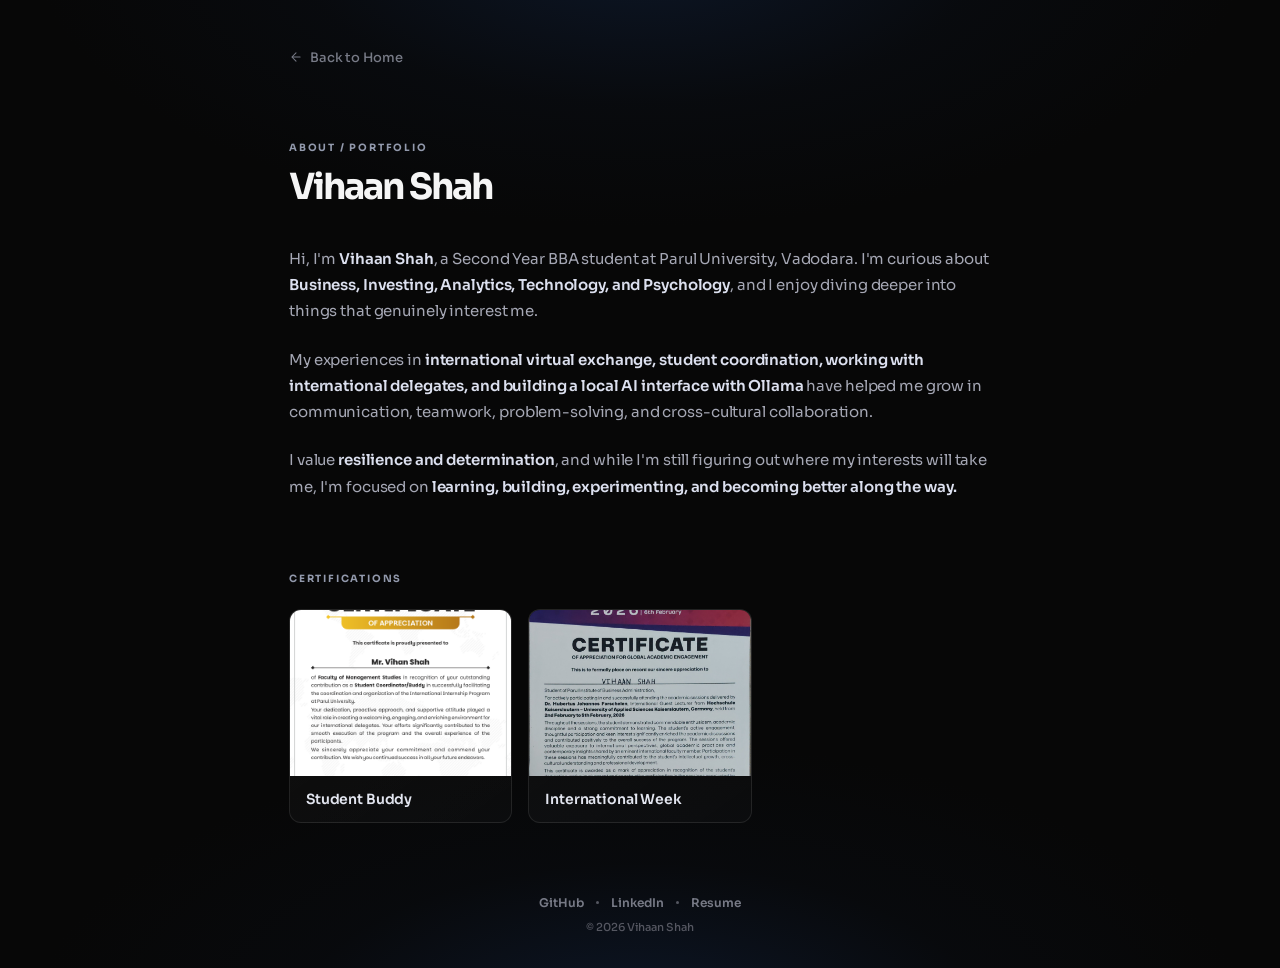
==== portfolio/index.html @ 8a6641d0 "loading screen" ====
<!doctype html>
<html lang="en">

<head>
  <meta charset="UTF-8" />
  <meta name="viewport" content="width=device-width, initial-scale=1.0" />
  <meta name="theme-color" content="#09090b" />
  <meta name="description"
    content="Vihaan Shah — BBA Leadership student exploring business analytics, investing, technology and psychology." />
  <title>Vihaan Shah — Portfolio</title>
  <link rel="stylesheet" href="portfolio.css" />
  <style>
    /* ── Loading Screen ── */
    .loader-screen {
      position: fixed; inset: 0; z-index: 9999;
      display: flex; flex-direction: column; align-items: center; justify-content: center;
      background: #070707;
      transition: opacity .5s ease, visibility .5s ease;
    }
    .loader-screen.is-hidden { opacity: 0; visibility: hidden; pointer-events: none; }
    .loader-spinner {
      width: 36px; height: 36px;
      border: 2.5px solid rgba(255,255,255,.08);
      border-top-color: #b9c6ff;
      border-radius: 50%;
      animation: loader-spin .7s linear infinite;
    }
    .loader-text {
      margin-top: 18px;
      color: #777a86;
      font-family: Sora, ui-sans-serif, system-ui, sans-serif;
      font-size: 12px;
      font-weight: 600;
      letter-spacing: .14em;
      text-transform: uppercase;
      animation: loader-pulse 1.6s ease-in-out infinite;
    }
    @keyframes loader-spin { to { transform: rotate(360deg); } }
    @keyframes loader-pulse { 0%,100% { opacity: .4; } 50% { opacity: 1; } }

    /* ── Resume Loading Overlay ── */
    .resume-loader {
      position: fixed; inset: 0; z-index: 9998;
      display: flex; flex-direction: column; align-items: center; justify-content: center;
      background: rgba(7,7,7,.92);
      backdrop-filter: blur(8px); -webkit-backdrop-filter: blur(8px);
      opacity: 0; visibility: hidden; pointer-events: none;
      transition: opacity .35s ease, visibility .35s ease;
    }
    .resume-loader.is-active { opacity: 1; visibility: visible; pointer-events: auto; }
    .resume-loader .loader-spinner { border-top-color: #e2e5ef; }
    .resume-loader .loader-text { color: #a5a7b0; }
  </style>
</head>

<body>
  <!-- Page Loading Screen -->
  <div class="loader-screen" id="loader-screen" aria-live="polite">
    <div class="loader-spinner"></div>
    <p class="loader-text">Loading</p>
  </div>

  <!-- Resume Loading Overlay -->
  <div class="resume-loader" id="resume-loader" aria-live="polite">
    <div class="loader-spinner"></div>
    <p class="loader-text">Resume Loading</p>
  </div>

  <div class="page-shell">

    <!-- Back navigation -->
    <nav class="back-nav" id="back-nav" aria-label="Back navigation">
      <a href="/" class="back-link" id="back-link">
        <svg viewBox="0 0 24 24" width="14" height="14" aria-hidden="true">
          <path d="M19 12H5M12 19l-7-7 7-7" fill="none" stroke="currentColor" stroke-linecap="round"
            stroke-linejoin="round" stroke-width="1.8"></path>
        </svg>
        <span>Back to Home</span>
      </a>
    </nav>

    <!-- Main content -->
    <main class="portfolio" aria-labelledby="portfolio-title">

      <!-- Introduction -->
      <header class="portfolio-header">
        <p class="eyebrow">ABOUT / PORTFOLIO</p>
        <h1 id="portfolio-title" class="portfolio-name">Vihaan Shah</h1>
      </header>

      <!-- Professional description -->
      <article class="portfolio-description" id="portfolio-description">
        <p>
          Hi, I'm <strong>Vihaan Shah</strong>, a Second Year BBA student at Parul University, Vadodara.
          I'm curious about <strong>Business, Investing, Analytics, Technology, and Psychology</strong>,
          and I enjoy diving deeper into things that genuinely interest me.
        </p>
        <p>
          My experiences in <strong>international virtual exchange, student coordination, working with
          international delegates, and building a local AI interface with Ollama</strong> have helped me
          grow in communication, teamwork, problem-solving, and cross-cultural collaboration.
        </p>
        <p>
          I value <strong>resilience and determination</strong>, and while I'm still figuring out where
          my interests will take me, I'm focused on <strong>learning, building, experimenting, and
          becoming better along the way.</strong>
        </p>
      </article>

      <!-- Certifications -->
      <section class="certifications-section" id="certifications-section" aria-labelledby="certifications-title">
        <h2 class="section-label" id="certifications-title">CERTIFICATIONS</h2>
        <div class="certifications-grid" id="certifications-grid">
          <!-- Certification cards are rendered by portfolio.js -->
        </div>
        <p class="certifications-empty" id="certifications-empty">
          Certifications will appear here as they are added.
        </p>
      </section>

      <!-- Footer -->
      <footer class="portfolio-footer" id="portfolio-footer">
        <div class="footer-links">
          <a href="https://github.com/shahvihaan21" target="_blank" rel="noopener noreferrer">GitHub</a>
          <span class="footer-dot" aria-hidden="true"></span>
          <a href="https://www.linkedin.com/in/vk-shah-6947863a5" target="_blank" rel="noopener noreferrer">LinkedIn</a>
          <span class="footer-dot" aria-hidden="true"></span>
          <a href="../Vihaan%20Shah%20Resume.pdf" target="_blank" rel="noopener noreferrer">Resume</a>
        </div>
        <p class="footer-copy">&copy; 2026 Vihaan Shah</p>
      </footer>

    </main>
  </div>

  <!-- Lightbox overlay -->
  <div class="lightbox" id="lightbox" aria-hidden="true" role="dialog" aria-label="Certification preview">
    <button class="lightbox-close" id="lightbox-close" aria-label="Close preview">&times;</button>
    <img class="lightbox-image" id="lightbox-image" src="" alt="" />
  </div>

  <script src="portfolio.js"></script>
  <script>
    // ── Page loader dismiss ──
    window.addEventListener('load', function() {
      var loader = document.getElementById('loader-screen');
      if (loader) {
        setTimeout(function() { loader.classList.add('is-hidden'); }, 300);
        setTimeout(function() { loader.remove(); }, 900);
      }
    });

    // ── Resume loading overlay ──
    (function() {
      var resumeOverlay = document.getElementById('resume-loader');
      if (!resumeOverlay) return;
      document.querySelectorAll('a[href*="Resume.pdf"]').forEach(function(link) {
        link.addEventListener('click', function() {
          resumeOverlay.classList.add('is-active');
          setTimeout(function() { resumeOverlay.classList.remove('is-active'); }, 2200);
        });
      });
    })();
  </script>
</body>

</html>
---- portfolio/portfolio.css ----
/* ─────────────────────────────────────────────────────
   Portfolio Page Styles
   Visual identity inherited from the home page:
   - #070707 base, subtle navy atmospheric lighting
   - Inter font, same spacing/animation philosophy
   ───────────────────────────────────────────────────── */

@font-face {
  font-family: 'Sora';
  src: url('../Assets/fonts/sora-400.woff2') format('woff2');
  font-weight: 400;
  font-style: normal;
  font-display: swap;
}
@font-face {
  font-family: 'Sora';
  src: url('../Assets/fonts/sora-500.woff2') format('woff2');
  font-weight: 500;
  font-style: normal;
  font-display: swap;
}
@font-face {
  font-family: 'Sora';
  src: url('../Assets/fonts/sora-600.woff2') format('woff2');
  font-weight: 600;
  font-style: normal;
  font-display: swap;
}
@font-face {
  font-family: 'Sora';
  src: url('../Assets/fonts/sora-700.woff2') format('woff2');
  font-weight: 700;
  font-style: normal;
  font-display: swap;
}

/* ── Foundation ── */
:root {
  font-family: Sora, ui-sans-serif, system-ui, sans-serif;
  color: #f5f5f5;
  background: #070707;
  font-synthesis: none;
}

* {
  box-sizing: border-box;
  margin: 0;
  padding: 0;
}

body {
  min-width: 320px;
  min-height: 100vh;
}

a {
  color: inherit;
  text-decoration: none;
  font: inherit;
}

button {
  font: inherit;
}

img {
  display: block;
  max-width: 100%;
}

/* ── Page Shell ── */
.page-shell {
  min-height: 100vh;
  display: flex;
  flex-direction: column;
  align-items: center;
  position: relative;
  overflow: hidden;
  background:
    radial-gradient(ellipse 68% 42% at 50% -6%, #0d1728 0%, rgba(10, 15, 24, 0.40) 40%, transparent 70%),
    radial-gradient(ellipse 68% 42% at 50% 106%, #0d1728 0%, rgba(10, 15, 24, 0.32) 40%, transparent 70%) #070707;
}

/* ── Back Navigation ── */
.back-nav {
  width: 100%;
  max-width: 750px;
  padding: 40px 24px 0;
  animation: pf-fade 0.4s 0.08s ease-out both;
}

.back-link {
  display: inline-flex;
  align-items: center;
  gap: 7px;
  color: #777a86;
  font-size: 13px;
  font-weight: 500;
  letter-spacing: -0.01em;
  transition: color 0.2s ease;
}

.back-link:hover {
  color: #c8cad2;
}

.back-link svg {
  flex-shrink: 0;
  transition: transform 0.2s ease;
}

.back-link:hover svg {
  transform: translateX(-2px);
}

/* ── Main Content ── */
.portfolio {
  width: 100%;
  max-width: 750px;
  padding: 0 24px;
  flex: 1;
  display: flex;
  flex-direction: column;
}

/* ── Header ── */
.portfolio-header {
  margin-top: 64px;
  animation: pf-fade 0.4s 0.15s ease-out both;
}

.eyebrow {
  color: #9299ac;
  font-size: 10px;
  font-weight: 700;
  letter-spacing: 0.18em;
  margin-bottom: 14px;
}

.portfolio-name {
  font-size: clamp(28px, 5vw, 36px);
  font-weight: 700;
  letter-spacing: -0.055em;
  line-height: 1.05;
  color: #f5f5f5;
}

/* ── Professional Description ── */
.portfolio-description {
  margin-top: 40px;
  max-width: 700px;
  animation: pf-fade 0.45s 0.25s ease-out both;
}

.portfolio-description p {
  color: #a5a7b4;
  font-size: 15px;
  font-weight: 400;
  line-height: 1.75;
  letter-spacing: -0.008em;
}

.portfolio-description p+p {
  margin-top: 22px;
}

.portfolio-description strong {
  color: #dce0ef;
  font-weight: 600;
}

.resume-action {
  margin-top: 36px;
  display: flex;
  justify-content: flex-start;
}

.resume-btn {
  display: inline-flex;
  align-items: center;
  justify-content: center;
  padding: 14px 32px;
  background: linear-gradient(135deg, #e2e5ef, #f5f5f5);
  color: #070707;
  font-size: 13px;
  font-weight: 700;
  letter-spacing: 0.1em;
  border-radius: 9999px;
  box-shadow: 0 8px 24px rgba(226, 229, 239, 0.15);
  transition: transform 0.3s ease, box-shadow 0.3s ease;
}

.resume-btn:hover {
  transform: translateY(-3px);
  box-shadow: 0 12px 32px rgba(226, 229, 239, 0.25);
}

.resume-btn:active {
  transform: translateY(0);
}

/* ── Certifications Section ── */
.certifications-section {
  margin-top: 72px;
  animation: pf-fade 0.45s 0.35s ease-out both;
}

.section-label {
  color: #9299ac;
  font-size: 10px;
  font-weight: 700;
  letter-spacing: 0.18em;
  margin-bottom: 24px;
}

.certifications-grid {
  display: grid;
  grid-template-columns: repeat(auto-fill, minmax(220px, 1fr));
  gap: 16px;
}

/* Empty state */
.certifications-empty {
  color: #555761;
  font-size: 13px;
  font-weight: 400;
  line-height: 1.6;
  padding: 28px 0;
  text-align: center;
  border: 1px dashed rgba(255, 255, 255, 0.06);
  border-radius: 12px;
}

/* Hide empty state when grid has cards */
.certifications-grid:not(:empty)+.certifications-empty {
  display: none;
}

/* Certification Card */
.cert-card {
  border: 1px solid rgba(255, 255, 255, 0.09);
  border-radius: 12px;
  background: linear-gradient(145deg, rgba(255, 255, 255, 0.04), rgba(255, 255, 255, 0.018));
  overflow: hidden;
  cursor: pointer;
  transition: transform 0.22s ease, border-color 0.22s ease, box-shadow 0.22s ease;
  animation: pf-rise 0.4s ease-out both;
}

.cert-card:hover {
  transform: translateY(-2px);
  border-color: rgba(220, 226, 255, 0.18);
  box-shadow: 0 12px 28px rgba(0, 0, 0, 0.22), 0 0 20px rgba(147, 163, 219, 0.04);
}

.cert-card:active {
  transform: scale(0.985);
}

.cert-image-wrap {
  width: 100%;
  aspect-ratio: 4 / 3;
  overflow: hidden;
  background: rgba(255, 255, 255, 0.02);
}

.cert-image-wrap img {
  width: 100%;
  height: 100%;
  object-fit: cover;
}

.cert-info {
  padding: 14px 16px;
}

.cert-title {
  font-size: 14px;
  font-weight: 600;
  color: #e2e5ef;
  letter-spacing: -0.01em;
  line-height: 1.3;
}

.cert-issuer {
  color: #888b96;
  font-size: 12px;
  font-weight: 400;
  margin-top: 4px;
  line-height: 1.35;
}

.cert-year {
  color: #666870;
  font-size: 11px;
  font-weight: 500;
  margin-top: 6px;
  letter-spacing: 0.02em;
}

/* ── Lightbox ── */
.lightbox {
  position: fixed;
  inset: 0;
  z-index: 1000;
  display: flex;
  align-items: center;
  justify-content: center;
  background: rgba(4, 4, 6, 0.88);
  backdrop-filter: blur(12px);
  -webkit-backdrop-filter: blur(12px);
  opacity: 0;
  pointer-events: none;
  transition: opacity 0.25s ease;
}

.lightbox.is-active {
  opacity: 1;
  pointer-events: auto;
}

.lightbox-close {
  position: absolute;
  top: 20px;
  right: 24px;
  width: 40px;
  height: 40px;
  display: grid;
  place-items: center;
  border: 1px solid rgba(255, 255, 255, 0.12);
  border-radius: 10px;
  background: rgba(255, 255, 255, 0.05);
  color: #c8cad2;
  font-size: 22px;
  cursor: pointer;
  transition: color 0.2s ease, background 0.2s ease;
}

.lightbox-close:hover {
  color: #fff;
  background: rgba(255, 255, 255, 0.1);
}

.lightbox-image {
  max-width: 88vw;
  max-height: 82vh;
  border-radius: 8px;
  box-shadow: 0 20px 60px rgba(0, 0, 0, 0.5);
  transform: scale(0.95);
  transition: transform 0.25s ease;
}

.lightbox.is-active .lightbox-image {
  transform: scale(1);
}

/* ── Footer ── */
.portfolio-footer {
  margin-top: auto;
  padding: 72px 0 34px;
  text-align: center;
  animation: pf-fade 0.4s 0.45s ease-out both;
}

.footer-links {
  display: flex;
  justify-content: center;
  align-items: center;
  gap: 12px;
}

.footer-links a {
  color: #777a86;
  font-size: 12px;
  font-weight: 600;
  transition: color 0.2s ease;
}

.footer-links a:hover {
  color: #c8cad2;
}

.footer-dot {
  width: 3px;
  height: 3px;
  border-radius: 50%;
  background: #555761;
}

.footer-copy {
  color: #555761;
  font-size: 11px;
  font-weight: 500;
  margin-top: 10px;
}

/* ── Focus Visible ── */
a:focus-visible,
button:focus-visible {
  outline: 2px solid #b9c6ff;
  outline-offset: 3px;
}

/* ── Animations ── */
@keyframes pf-fade {
  from {
    opacity: 0;
    transform: translateY(6px);
  }

  to {
    opacity: 1;
    transform: none;
  }
}

@keyframes pf-rise {
  from {
    opacity: 0;
    transform: translateY(12px);
  }

  to {
    opacity: 1;
    transform: none;
  }
}

/* ── Responsive ── */
@media (max-width: 480px) {
  .back-nav {
    padding: 32px 20px 0;
  }

  .portfolio {
    padding: 0 20px;
  }

  .portfolio-header {
    margin-top: 48px;
  }

  .portfolio-description {
    margin-top: 32px;
  }

  .portfolio-description p {
    font-size: 14px;
    line-height: 1.72;
  }

  .certifications-grid {
    grid-template-columns: 1fr;
  }

  .certifications-section {
    margin-top: 56px;
  }

  .portfolio-footer {
    padding: 56px 0 28px;
  }
}

@media (min-width: 481px) and (max-width: 768px) {
  .certifications-grid {
    grid-template-columns: repeat(2, 1fr);
  }
}

@media (min-width: 769px) {
  .back-nav {
    padding-top: 48px;
  }

  .portfolio-header {
    margin-top: 72px;
  }

  .certifications-grid {
    grid-template-columns: repeat(3, 1fr);
  }
}

@media (prefers-reduced-motion: reduce) {

  *,
  *::before,
  *::after {
    animation-duration: 0.01ms !important;
    animation-iteration-count: 1 !important;
    transition-duration: 0.01ms !important;
    scroll-behavior: auto !important;
  }
}
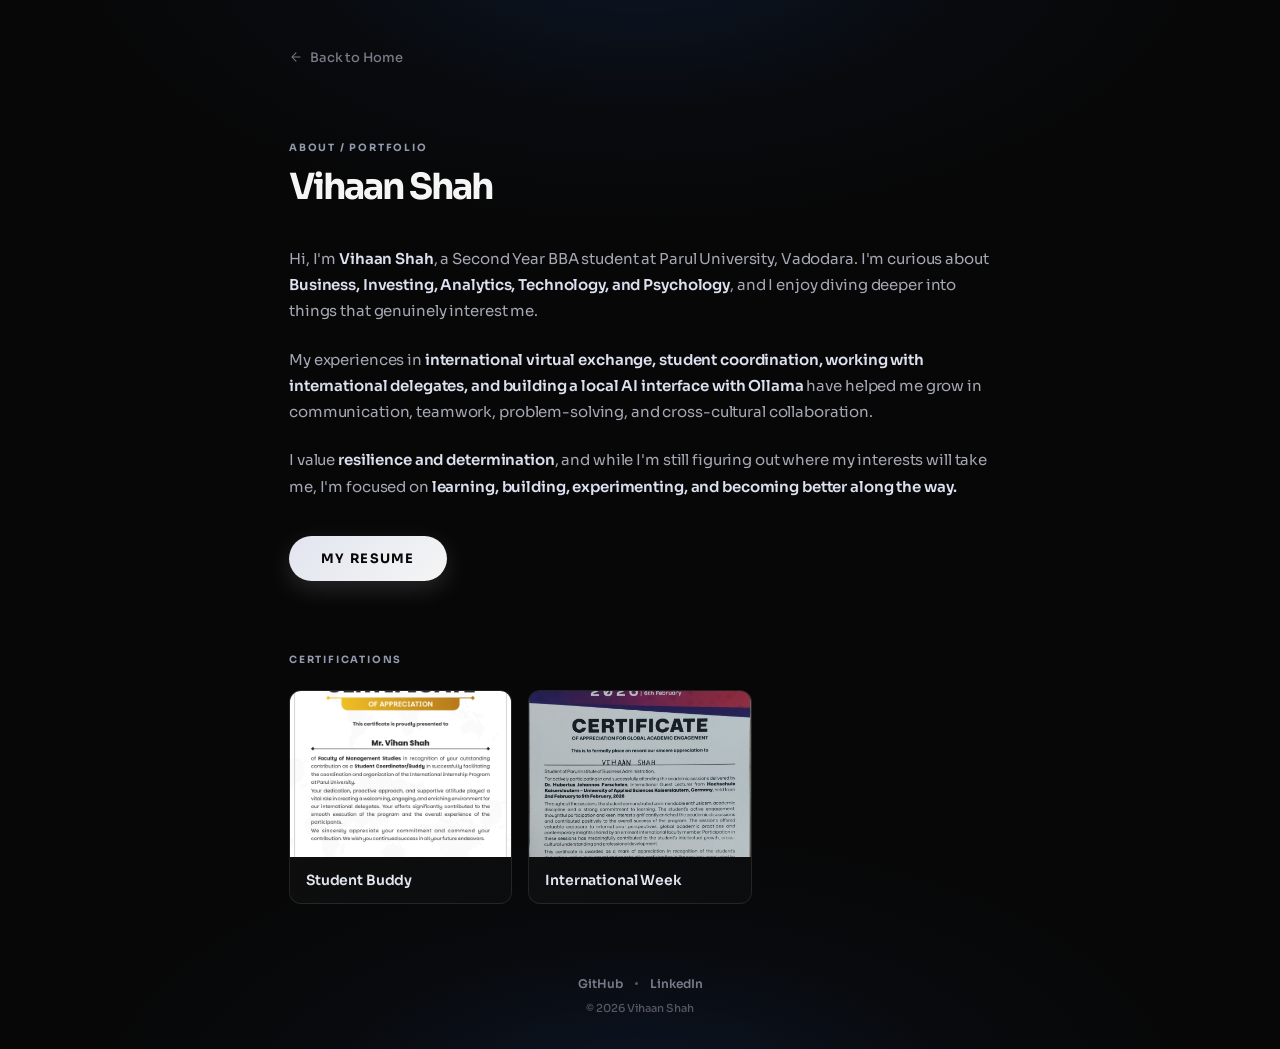
==== commit 9e6c9c35: "Revert to commit d038ccd (when resume was first added)" ====
--- a/portfolio/index.html
+++ b/portfolio/index.html
@@ -9,63 +9,9 @@
     content="Vihaan Shah — BBA Leadership student exploring business analytics, investing, technology and psychology." />
   <title>Vihaan Shah — Portfolio</title>
   <link rel="stylesheet" href="portfolio.css" />
-  <style>
-    /* ── Loading Screen ── */
-    .loader-screen {
-      position: fixed; inset: 0; z-index: 9999;
-      display: flex; flex-direction: column; align-items: center; justify-content: center;
-      background: #070707;
-      transition: opacity .5s ease, visibility .5s ease;
-    }
-    .loader-screen.is-hidden { opacity: 0; visibility: hidden; pointer-events: none; }
-    .loader-spinner {
-      width: 36px; height: 36px;
-      border: 2.5px solid rgba(255,255,255,.08);
-      border-top-color: #b9c6ff;
-      border-radius: 50%;
-      animation: loader-spin .7s linear infinite;
-    }
-    .loader-text {
-      margin-top: 18px;
-      color: #777a86;
-      font-family: Sora, ui-sans-serif, system-ui, sans-serif;
-      font-size: 12px;
-      font-weight: 600;
-      letter-spacing: .14em;
-      text-transform: uppercase;
-      animation: loader-pulse 1.6s ease-in-out infinite;
-    }
-    @keyframes loader-spin { to { transform: rotate(360deg); } }
-    @keyframes loader-pulse { 0%,100% { opacity: .4; } 50% { opacity: 1; } }
-
-    /* ── Resume Loading Overlay ── */
-    .resume-loader {
-      position: fixed; inset: 0; z-index: 9998;
-      display: flex; flex-direction: column; align-items: center; justify-content: center;
-      background: rgba(7,7,7,.92);
-      backdrop-filter: blur(8px); -webkit-backdrop-filter: blur(8px);
-      opacity: 0; visibility: hidden; pointer-events: none;
-      transition: opacity .35s ease, visibility .35s ease;
-    }
-    .resume-loader.is-active { opacity: 1; visibility: visible; pointer-events: auto; }
-    .resume-loader .loader-spinner { border-top-color: #e2e5ef; }
-    .resume-loader .loader-text { color: #a5a7b0; }
-  </style>
 </head>
 
 <body>
-  <!-- Page Loading Screen -->
-  <div class="loader-screen" id="loader-screen" aria-live="polite">
-    <div class="loader-spinner"></div>
-    <p class="loader-text">Loading</p>
-  </div>
-
-  <!-- Resume Loading Overlay -->
-  <div class="resume-loader" id="resume-loader" aria-live="polite">
-    <div class="loader-spinner"></div>
-    <p class="loader-text">Resume Loading</p>
-  </div>
-
   <div class="page-shell">
 
     <!-- Back navigation -->
@@ -105,6 +51,11 @@
           my interests will take me, I'm focused on <strong>learning, building, experimenting, and
           becoming better along the way.</strong>
         </p>
+        <div class="resume-action">
+          <a href="../Vihaan%20Shah%20Resume.pdf" target="_blank" rel="noopener noreferrer" class="resume-btn">
+            MY RESUME
+          </a>
+        </div>
       </article>
 
       <!-- Certifications -->
@@ -124,8 +75,6 @@
           <a href="https://github.com/shahvihaan21" target="_blank" rel="noopener noreferrer">GitHub</a>
           <span class="footer-dot" aria-hidden="true"></span>
           <a href="https://www.linkedin.com/in/vk-shah-6947863a5" target="_blank" rel="noopener noreferrer">LinkedIn</a>
-          <span class="footer-dot" aria-hidden="true"></span>
-          <a href="../Vihaan%20Shah%20Resume.pdf" target="_blank" rel="noopener noreferrer">Resume</a>
         </div>
         <p class="footer-copy">&copy; 2026 Vihaan Shah</p>
       </footer>
@@ -140,28 +89,6 @@
   </div>
 
   <script src="portfolio.js"></script>
-  <script>
-    // ── Page loader dismiss ──
-    window.addEventListener('load', function() {
-      var loader = document.getElementById('loader-screen');
-      if (loader) {
-        setTimeout(function() { loader.classList.add('is-hidden'); }, 300);
-        setTimeout(function() { loader.remove(); }, 900);
-      }
-    });
-
-    // ── Resume loading overlay ──
-    (function() {
-      var resumeOverlay = document.getElementById('resume-loader');
-      if (!resumeOverlay) return;
-      document.querySelectorAll('a[href*="Resume.pdf"]').forEach(function(link) {
-        link.addEventListener('click', function() {
-          resumeOverlay.classList.add('is-active');
-          setTimeout(function() { resumeOverlay.classList.remove('is-active'); }, 2200);
-        });
-      });
-    })();
-  </script>
 </body>
 
 </html>
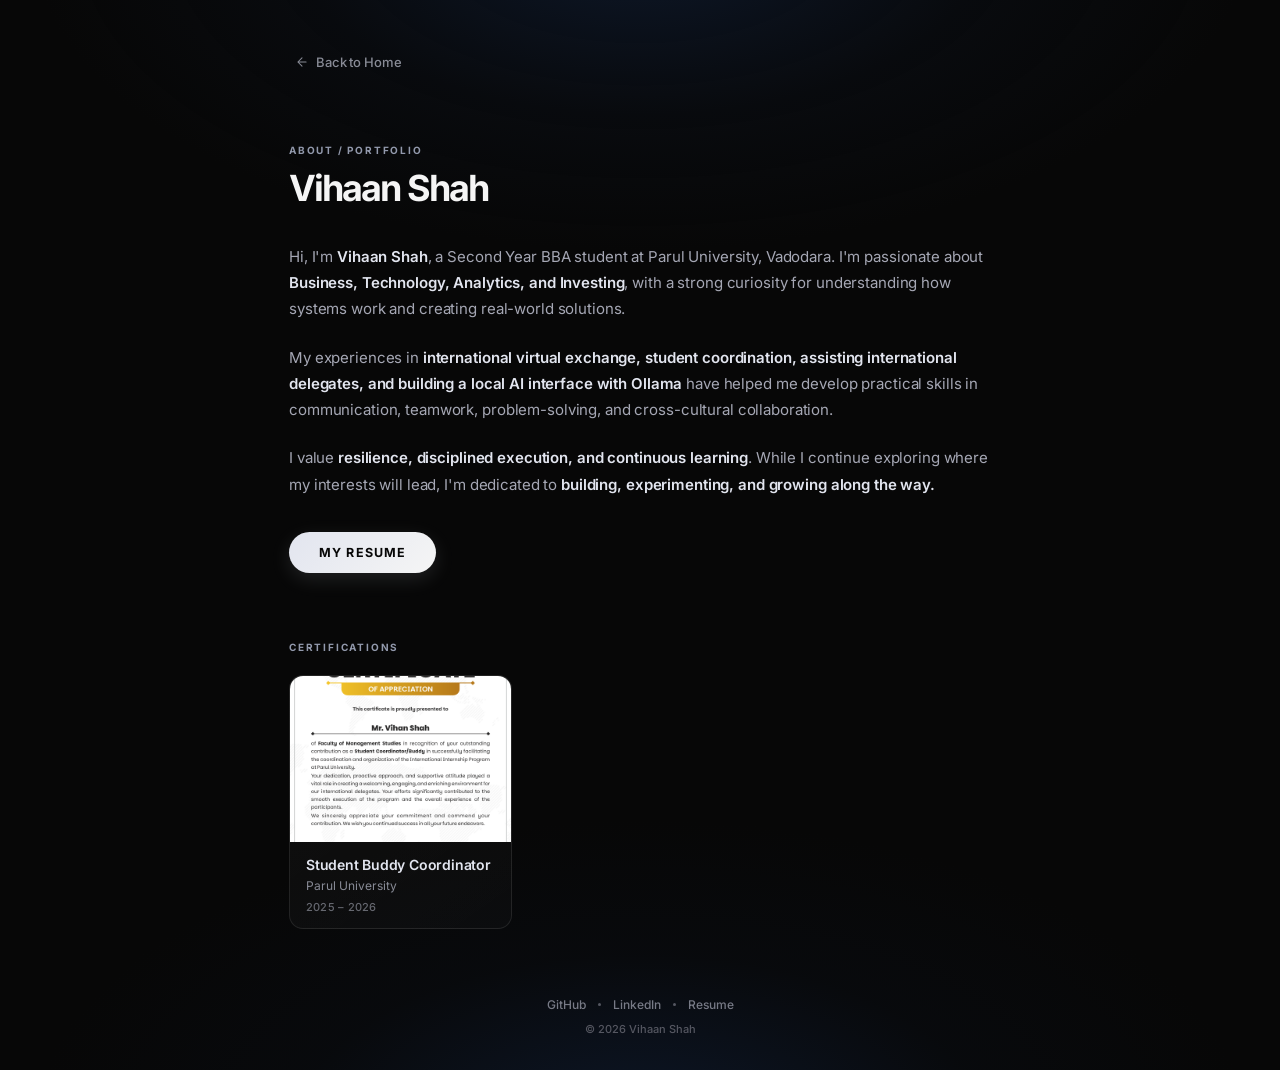
==== commit 19926469: "feat: professional polish, code audit, and animation refinements" ====
--- a/portfolio/index.html
+++ b/portfolio/index.html
@@ -4,10 +4,35 @@
 <head>
   <meta charset="UTF-8" />
   <meta name="viewport" content="width=device-width, initial-scale=1.0" />
-  <meta name="theme-color" content="#09090b" />
-  <meta name="description"
-    content="Vihaan Shah — BBA Leadership student exploring business analytics, investing, technology and psychology." />
+  <meta name="theme-color" content="#070809" />
+  <meta
+    name="description"
+    content="Vihaan Shah — BBA student exploring business, technology, analytics, and investing through hands-on learning and practical projects."
+  />
   <title>Vihaan Shah — Portfolio</title>
+  <link rel="canonical" href="https://linktree-replica.shahvihaan39.workers.dev/portfolio/" />
+
+  <!-- Open Graph / Facebook -->
+  <meta property="og:type" content="profile" />
+  <meta property="og:url" content="https://linktree-replica.shahvihaan39.workers.dev/portfolio/" />
+  <meta property="og:title" content="Vihaan Shah — Portfolio" />
+  <meta
+    property="og:description"
+    content="Vihaan Shah — BBA student exploring business, technology, analytics, and investing through hands-on learning and practical projects."
+  />
+  <meta property="og:image" content="https://linktree-replica.shahvihaan39.workers.dev/Assets/Vihaan.png" />
+
+  <!-- Twitter -->
+  <meta name="twitter:card" content="summary" />
+  <meta name="twitter:url" content="https://linktree-replica.shahvihaan39.workers.dev/portfolio/" />
+  <meta name="twitter:title" content="Vihaan Shah — Portfolio" />
+  <meta
+    name="twitter:description"
+    content="Vihaan Shah — BBA student exploring business, technology, analytics, and investing through hands-on learning and practical projects."
+  />
+  <meta name="twitter:image" content="https://linktree-replica.shahvihaan39.workers.dev/Assets/Vihaan.png" />
+
+  <link rel="icon" type="image/png" href="../Assets/Vihaan.png" />
   <link rel="stylesheet" href="portfolio.css" />
 </head>
 
@@ -16,7 +41,7 @@
 
     <!-- Back navigation -->
     <nav class="back-nav" id="back-nav" aria-label="Back navigation">
-      <a href="/" class="back-link" id="back-link">
+      <a href="../" class="back-link" id="back-link">
         <svg viewBox="0 0 24 24" width="14" height="14" aria-hidden="true">
           <path d="M19 12H5M12 19l-7-7 7-7" fill="none" stroke="currentColor" stroke-linecap="round"
             stroke-linejoin="round" stroke-width="1.8"></path>
@@ -28,7 +53,7 @@
     <!-- Main content -->
     <main class="portfolio" aria-labelledby="portfolio-title">
 
-      <!-- Introduction -->
+      <!-- Introduction Header -->
       <header class="portfolio-header">
         <p class="eyebrow">ABOUT / PORTFOLIO</p>
         <h1 id="portfolio-title" class="portfolio-name">Vihaan Shah</h1>
@@ -38,18 +63,17 @@
       <article class="portfolio-description" id="portfolio-description">
         <p>
           Hi, I'm <strong>Vihaan Shah</strong>, a Second Year BBA student at Parul University, Vadodara.
-          I'm curious about <strong>Business, Investing, Analytics, Technology, and Psychology</strong>,
-          and I enjoy diving deeper into things that genuinely interest me.
+          I'm passionate about <strong>Business, Technology, Analytics, and Investing</strong>,
+          with a strong curiosity for understanding how systems work and creating real-world solutions.
         </p>
         <p>
-          My experiences in <strong>international virtual exchange, student coordination, working with
+          My experiences in <strong>international virtual exchange, student coordination, assisting
           international delegates, and building a local AI interface with Ollama</strong> have helped me
-          grow in communication, teamwork, problem-solving, and cross-cultural collaboration.
+          develop practical skills in communication, teamwork, problem-solving, and cross-cultural collaboration.
         </p>
         <p>
-          I value <strong>resilience and determination</strong>, and while I'm still figuring out where
-          my interests will take me, I'm focused on <strong>learning, building, experimenting, and
-          becoming better along the way.</strong>
+          I value <strong>resilience, disciplined execution, and continuous learning</strong>. While I continue exploring
+          where my interests will lead, I'm dedicated to <strong>building, experimenting, and growing along the way.</strong>
         </p>
         <div class="resume-action">
           <a href="../Vihaan%20Shah%20Resume.pdf" target="_blank" rel="noopener noreferrer" class="resume-btn">
@@ -62,7 +86,7 @@
       <section class="certifications-section" id="certifications-section" aria-labelledby="certifications-title">
         <h2 class="section-label" id="certifications-title">CERTIFICATIONS</h2>
         <div class="certifications-grid" id="certifications-grid">
-          <!-- Certification cards are rendered by portfolio.js -->
+          <!-- Certification cards are rendered dynamically by portfolio.js -->
         </div>
         <p class="certifications-empty" id="certifications-empty">
           Certifications will appear here as they are added.
@@ -75,6 +99,8 @@
           <a href="https://github.com/shahvihaan21" target="_blank" rel="noopener noreferrer">GitHub</a>
           <span class="footer-dot" aria-hidden="true"></span>
           <a href="https://www.linkedin.com/in/vk-shah-6947863a5" target="_blank" rel="noopener noreferrer">LinkedIn</a>
+          <span class="footer-dot" aria-hidden="true"></span>
+          <a href="../Vihaan%20Shah%20Resume.pdf" target="_blank" rel="noopener noreferrer">Resume</a>
         </div>
         <p class="footer-copy">&copy; 2026 Vihaan Shah</p>
       </footer>
@@ -83,12 +109,12 @@
   </div>
 
   <!-- Lightbox overlay -->
-  <div class="lightbox" id="lightbox" aria-hidden="true" role="dialog" aria-label="Certification preview">
-    <button class="lightbox-close" id="lightbox-close" aria-label="Close preview">&times;</button>
+  <div class="lightbox" id="lightbox" aria-hidden="true" role="dialog" aria-modal="true" aria-label="Certification preview">
+    <button class="lightbox-close" id="lightbox-close" type="button" aria-label="Close preview">&times;</button>
     <img class="lightbox-image" id="lightbox-image" src="" alt="" />
   </div>
 
   <script src="portfolio.js"></script>
 </body>
 
-</html>+</html>
--- a/portfolio/portfolio.css
+++ b/portfolio/portfolio.css
@@ -6,6 +6,35 @@
    ───────────────────────────────────────────────────── */
 
 @font-face {
+  font-family: 'Inter';
+  src: url('../Assets/fonts/inter-400.woff2') format('woff2');
+  font-weight: 400;
+  font-style: normal;
+  font-display: swap;
+}
+@font-face {
+  font-family: 'Inter';
+  src: url('../Assets/fonts/inter-500.woff2') format('woff2');
+  font-weight: 500;
+  font-style: normal;
+  font-display: swap;
+}
+@font-face {
+  font-family: 'Inter';
+  src: url('../Assets/fonts/inter-600.woff2') format('woff2');
+  font-weight: 600;
+  font-style: normal;
+  font-display: swap;
+}
+@font-face {
+  font-family: 'Inter';
+  src: url('../Assets/fonts/inter-700.woff2') format('woff2');
+  font-weight: 700;
+  font-style: normal;
+  font-display: swap;
+}
+
+@font-face {
   font-family: 'Sora';
   src: url('../Assets/fonts/sora-400.woff2') format('woff2');
   font-weight: 400;
@@ -36,10 +65,12 @@
 
 /* ── Foundation ── */
 :root {
-  font-family: Sora, ui-sans-serif, system-ui, sans-serif;
+  font-family: Inter, Sora, ui-sans-serif, system-ui, -apple-system, BlinkMacSystemFont, 'Segoe UI', Roboto, sans-serif;
   color: #f5f5f5;
   background: #070707;
   font-synthesis: none;
+  -webkit-font-smoothing: antialiased;
+  -moz-osx-font-smoothing: grayscale;
 }
 
 * {
@@ -51,6 +82,8 @@
 body {
   min-width: 320px;
   min-height: 100vh;
+  background-color: #070707;
+  color: #f5f5f5;
 }
 
 a {
@@ -86,31 +119,34 @@
   width: 100%;
   max-width: 750px;
   padding: 40px 24px 0;
-  animation: pf-fade 0.4s 0.08s ease-out both;
+  animation: pf-fade 0.35s 0.08s ease-out both;
 }
 
 .back-link {
   display: inline-flex;
   align-items: center;
   gap: 7px;
-  color: #777a86;
+  color: #888b96;
   font-size: 13px;
   font-weight: 500;
   letter-spacing: -0.01em;
-  transition: color 0.2s ease;
+  padding: 6px 10px 6px 6px;
+  border-radius: 8px;
+  transition: color 0.2s ease, background-color 0.2s ease;
 }
 
 .back-link:hover {
-  color: #c8cad2;
+  color: #f0f2f8;
+  background-color: rgba(255, 255, 255, 0.03);
 }
 
 .back-link svg {
   flex-shrink: 0;
-  transition: transform 0.2s ease;
+  transition: transform 0.2s cubic-bezier(0.16, 1, 0.3, 1);
 }
 
 .back-link:hover svg {
-  transform: translateX(-2px);
+  transform: translateX(-3px);
 }
 
 /* ── Main Content ── */
@@ -125,8 +161,8 @@
 
 /* ── Header ── */
 .portfolio-header {
-  margin-top: 64px;
-  animation: pf-fade 0.4s 0.15s ease-out both;
+  margin-top: 60px;
+  animation: pf-fade 0.35s 0.15s ease-out both;
 }
 
 .eyebrow {
@@ -147,9 +183,9 @@
 
 /* ── Professional Description ── */
 .portfolio-description {
-  margin-top: 40px;
+  margin-top: 36px;
   max-width: 700px;
-  animation: pf-fade 0.45s 0.25s ease-out both;
+  animation: pf-fade 0.35s 0.22s ease-out both;
 }
 
 .portfolio-description p {
@@ -160,17 +196,17 @@
   letter-spacing: -0.008em;
 }
 
-.portfolio-description p+p {
+.portfolio-description p + p {
   margin-top: 22px;
 }
 
 .portfolio-description strong {
-  color: #dce0ef;
+  color: #e2e5ef;
   font-weight: 600;
 }
 
 .resume-action {
-  margin-top: 36px;
+  margin-top: 34px;
   display: flex;
   justify-content: flex-start;
 }
@@ -179,30 +215,32 @@
   display: inline-flex;
   align-items: center;
   justify-content: center;
-  padding: 14px 32px;
+  padding: 13px 30px;
   background: linear-gradient(135deg, #e2e5ef, #f5f5f5);
   color: #070707;
-  font-size: 13px;
+  font-size: 12.5px;
   font-weight: 700;
-  letter-spacing: 0.1em;
+  letter-spacing: 0.09em;
   border-radius: 9999px;
-  box-shadow: 0 8px 24px rgba(226, 229, 239, 0.15);
-  transition: transform 0.3s ease, box-shadow 0.3s ease;
+  box-shadow: 0 6px 20px rgba(226, 229, 239, 0.12);
+  transition: transform 0.2s cubic-bezier(0.16, 1, 0.3, 1),
+              box-shadow 0.2s ease,
+              background 0.2s ease;
 }
 
 .resume-btn:hover {
-  transform: translateY(-3px);
-  box-shadow: 0 12px 32px rgba(226, 229, 239, 0.25);
+  transform: translateY(-2px);
+  box-shadow: 0 10px 28px rgba(226, 229, 239, 0.22);
 }
 
 .resume-btn:active {
-  transform: translateY(0);
+  transform: translateY(0) scale(0.985);
 }
 
 /* ── Certifications Section ── */
 .certifications-section {
-  margin-top: 72px;
-  animation: pf-fade 0.45s 0.35s ease-out both;
+  margin-top: 68px;
+  animation: pf-fade 0.35s 0.30s ease-out both;
 }
 
 .section-label {
@@ -210,7 +248,7 @@
   font-size: 10px;
   font-weight: 700;
   letter-spacing: 0.18em;
-  margin-bottom: 24px;
+  margin-bottom: 22px;
 }
 
 .certifications-grid {
@@ -221,40 +259,42 @@
 
 /* Empty state */
 .certifications-empty {
-  color: #555761;
+  color: #6a6c76;
   font-size: 13px;
   font-weight: 400;
   line-height: 1.6;
   padding: 28px 0;
   text-align: center;
-  border: 1px dashed rgba(255, 255, 255, 0.06);
+  border: 1px dashed rgba(255, 255, 255, 0.07);
   border-radius: 12px;
 }
 
 /* Hide empty state when grid has cards */
-.certifications-grid:not(:empty)+.certifications-empty {
+.certifications-grid:not(:empty) + .certifications-empty {
   display: none;
 }
 
 /* Certification Card */
 .cert-card {
   border: 1px solid rgba(255, 255, 255, 0.09);
-  border-radius: 12px;
+  border-radius: 14px;
   background: linear-gradient(145deg, rgba(255, 255, 255, 0.04), rgba(255, 255, 255, 0.018));
   overflow: hidden;
   cursor: pointer;
-  transition: transform 0.22s ease, border-color 0.22s ease, box-shadow 0.22s ease;
-  animation: pf-rise 0.4s ease-out both;
+  transition: transform 0.2s cubic-bezier(0.16, 1, 0.3, 1),
+              border-color 0.2s ease,
+              box-shadow 0.2s ease;
+  animation: pf-rise 0.4s cubic-bezier(0.16, 1, 0.3, 1) both;
 }
 
 .cert-card:hover {
   transform: translateY(-2px);
-  border-color: rgba(220, 226, 255, 0.18);
-  box-shadow: 0 12px 28px rgba(0, 0, 0, 0.22), 0 0 20px rgba(147, 163, 219, 0.04);
+  border-color: rgba(220, 226, 255, 0.22);
+  box-shadow: 0 12px 28px rgba(0, 0, 0, 0.22), 0 0 20px rgba(147, 163, 219, 0.05);
 }
 
 .cert-card:active {
-  transform: scale(0.985);
+  transform: translateY(0) scale(0.985);
 }
 
 .cert-image-wrap {
@@ -268,6 +308,11 @@
   width: 100%;
   height: 100%;
   object-fit: cover;
+  transition: transform 0.3s cubic-bezier(0.16, 1, 0.3, 1);
+}
+
+.cert-card:hover .cert-image-wrap img {
+  transform: scale(1.03);
 }
 
 .cert-info {
@@ -278,7 +323,7 @@
   font-size: 14px;
   font-weight: 600;
   color: #e2e5ef;
-  letter-spacing: -0.01em;
+  letter-spacing: -0.015em;
   line-height: 1.3;
 }
 
@@ -311,7 +356,7 @@
   -webkit-backdrop-filter: blur(12px);
   opacity: 0;
   pointer-events: none;
-  transition: opacity 0.25s ease;
+  transition: opacity 0.22s cubic-bezier(0.16, 1, 0.3, 1);
 }
 
 .lightbox.is-active {
@@ -333,12 +378,14 @@
   color: #c8cad2;
   font-size: 22px;
   cursor: pointer;
-  transition: color 0.2s ease, background 0.2s ease;
+  transition: color 0.2s ease, background 0.2s ease, border-color 0.2s ease, transform 0.2s ease;
 }
 
 .lightbox-close:hover {
   color: #fff;
   background: rgba(255, 255, 255, 0.1);
+  border-color: rgba(255, 255, 255, 0.22);
+  transform: scale(1.05);
 }
 
 .lightbox-image {
@@ -346,8 +393,8 @@
   max-height: 82vh;
   border-radius: 8px;
   box-shadow: 0 20px 60px rgba(0, 0, 0, 0.5);
-  transform: scale(0.95);
-  transition: transform 0.25s ease;
+  transform: scale(0.96);
+  transition: transform 0.22s cubic-bezier(0.16, 1, 0.3, 1);
 }
 
 .lightbox.is-active .lightbox-image {
@@ -357,9 +404,9 @@
 /* ── Footer ── */
 .portfolio-footer {
   margin-top: auto;
-  padding: 72px 0 34px;
+  padding: 68px 0 34px;
   text-align: center;
-  animation: pf-fade 0.4s 0.45s ease-out both;
+  animation: pf-fade 0.35s 0.42s ease-out both;
 }
 
 .footer-links {
@@ -372,7 +419,7 @@
 .footer-links a {
   color: #777a86;
   font-size: 12px;
-  font-weight: 600;
+  font-weight: 500;
   transition: color 0.2s ease;
 }
 
@@ -396,18 +443,18 @@
 
 /* ── Focus Visible ── */
 a:focus-visible,
-button:focus-visible {
-  outline: 2px solid #b9c6ff;
+button:focus-visible,
+.cert-card:focus-visible {
+  outline: 2px solid #a5b4fc;
   outline-offset: 3px;
 }
 
-/* ── Animations ── */
+/* ── Keyframe Animations ── */
 @keyframes pf-fade {
   from {
     opacity: 0;
     transform: translateY(6px);
   }
-
   to {
     opacity: 1;
     transform: none;
@@ -419,7 +466,6 @@
     opacity: 0;
     transform: translateY(12px);
   }
-
   to {
     opacity: 1;
     transform: none;
@@ -437,11 +483,11 @@
   }
 
   .portfolio-header {
-    margin-top: 48px;
+    margin-top: 44px;
   }
 
   .portfolio-description {
-    margin-top: 32px;
+    margin-top: 28px;
   }
 
   .portfolio-description p {
@@ -454,11 +500,11 @@
   }
 
   .certifications-section {
-    margin-top: 56px;
+    margin-top: 52px;
   }
 
   .portfolio-footer {
-    padding: 56px 0 28px;
+    padding: 52px 0 28px;
   }
 }
 
@@ -474,16 +520,16 @@
   }
 
   .portfolio-header {
-    margin-top: 72px;
+    margin-top: 68px;
   }
 
   .certifications-grid {
-    grid-template-columns: repeat(3, 1fr);
-  }
-}
-
+    grid-template-columns: repeat(auto-fill, minmax(220px, 1fr));
+  }
+}
+
+/* ── Reduced Motion ── */
 @media (prefers-reduced-motion: reduce) {
-
   *,
   *::before,
   *::after {
@@ -492,4 +538,4 @@
     transition-duration: 0.01ms !important;
     scroll-behavior: auto !important;
   }
-}+}
